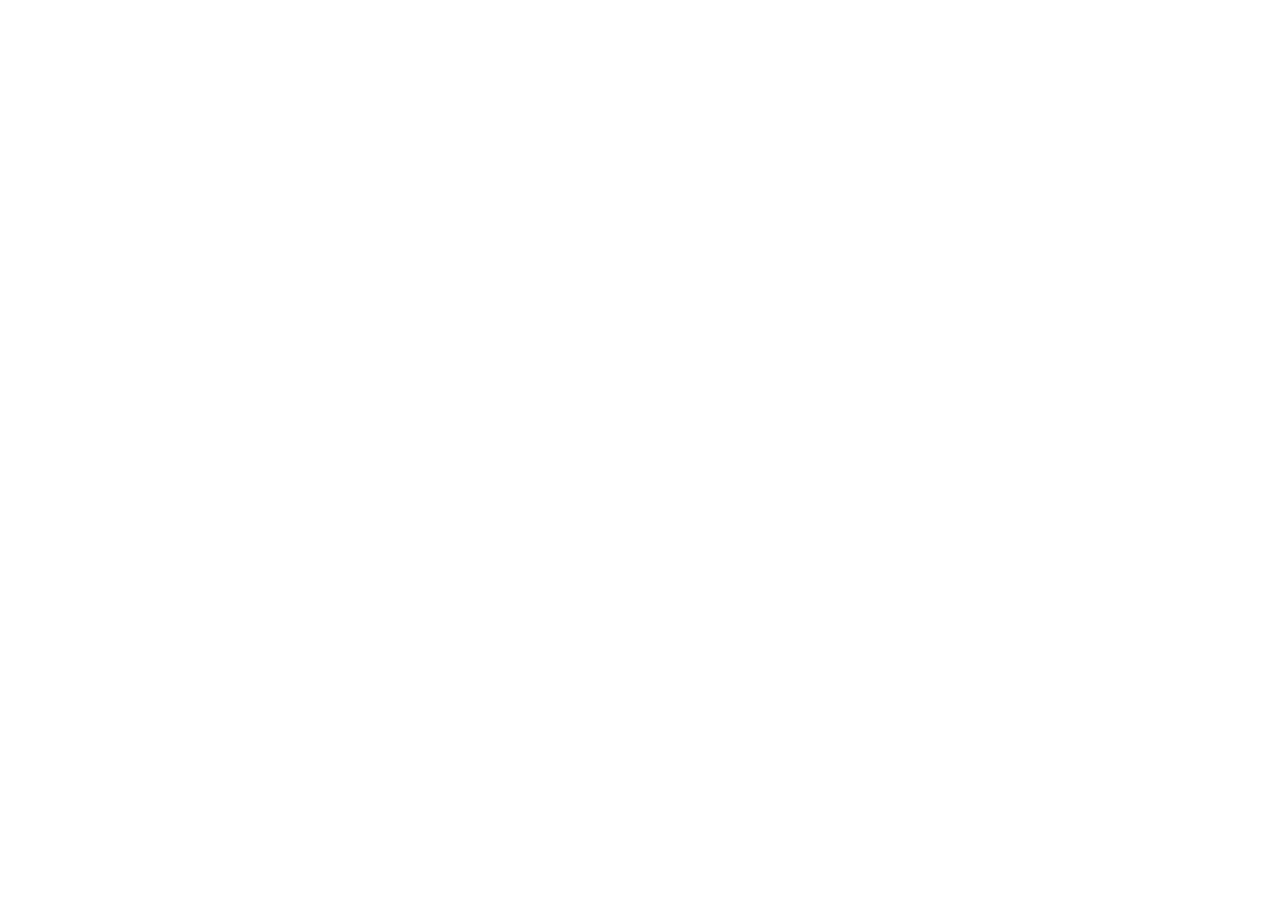
==== index.html @ c8873711 "Auto-generated commit [ci skip]" ====
<!DOCTYPE html><html lang="en"><head>
  <meta charset="utf-8">
  <title>Codeblocks</title>
  <base href="/itskiranb.github.io/">
  <meta name="viewport" content="width=device-width, initial-scale=1">
  <link rel="icon" type="image/x-icon" href="favicon.ico">
<link rel="stylesheet" href="styles.ef46db3751d8e999.css"></head>
<body>
  <app-root></app-root>
<script src="runtime.45dab484693455bb.js" type="module"></script><script src="polyfills.9bfa439a45d1b5a0.js" type="module"></script><script src="main.1b217fdeeef340d8.js" type="module"></script>

</body></html>
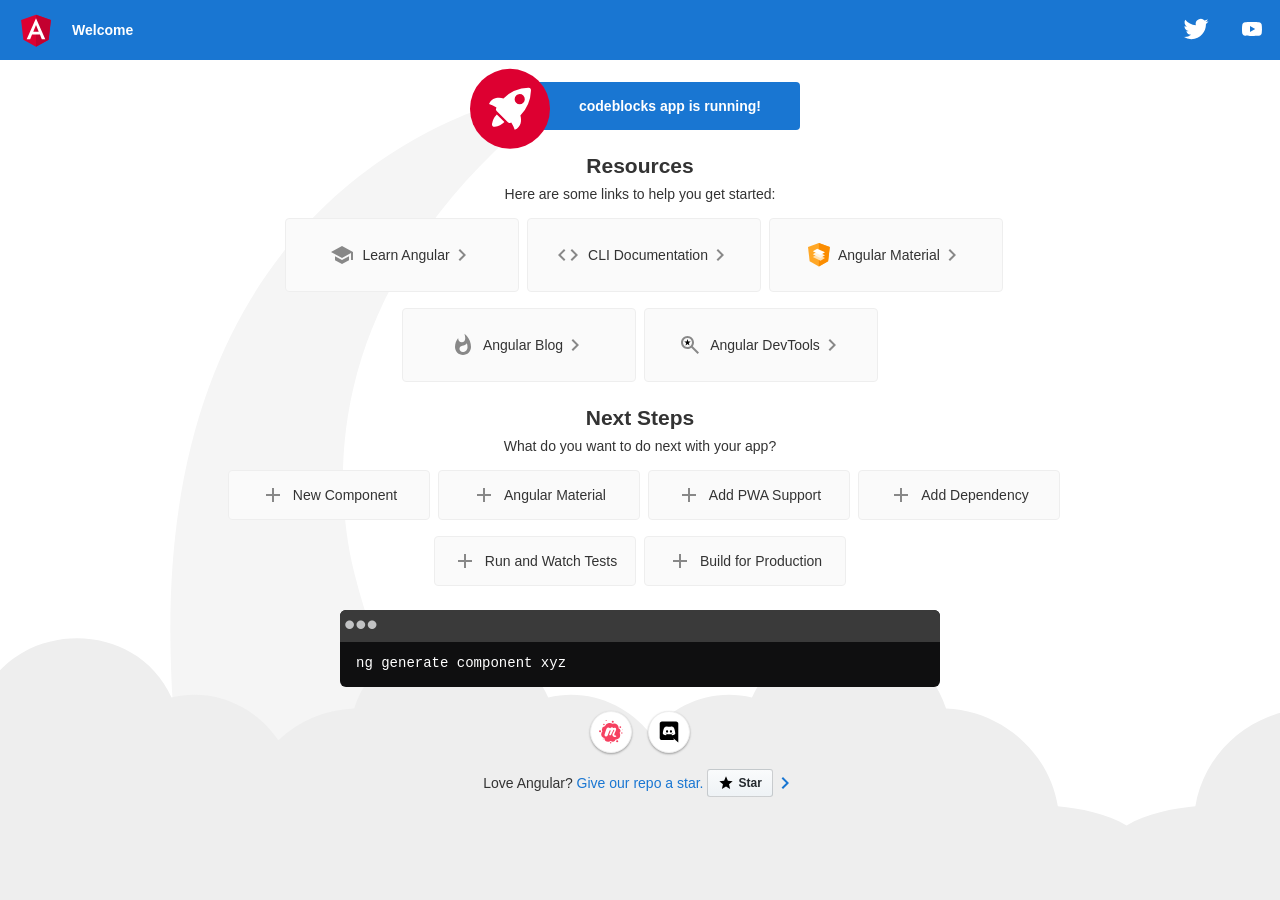
==== commit daf562d4: "Auto-generated commit [ci skip]" ====
--- a/index.html
+++ b/index.html
@@ -1,7 +1,7 @@
 <!DOCTYPE html><html lang="en"><head>
   <meta charset="utf-8">
   <title>Codeblocks</title>
-  <base href="/itskiranb.github.io/">
+  <base href="codeblocks">
   <meta name="viewport" content="width=device-width, initial-scale=1">
   <link rel="icon" type="image/x-icon" href="favicon.ico">
 <link rel="stylesheet" href="styles.ef46db3751d8e999.css"></head>
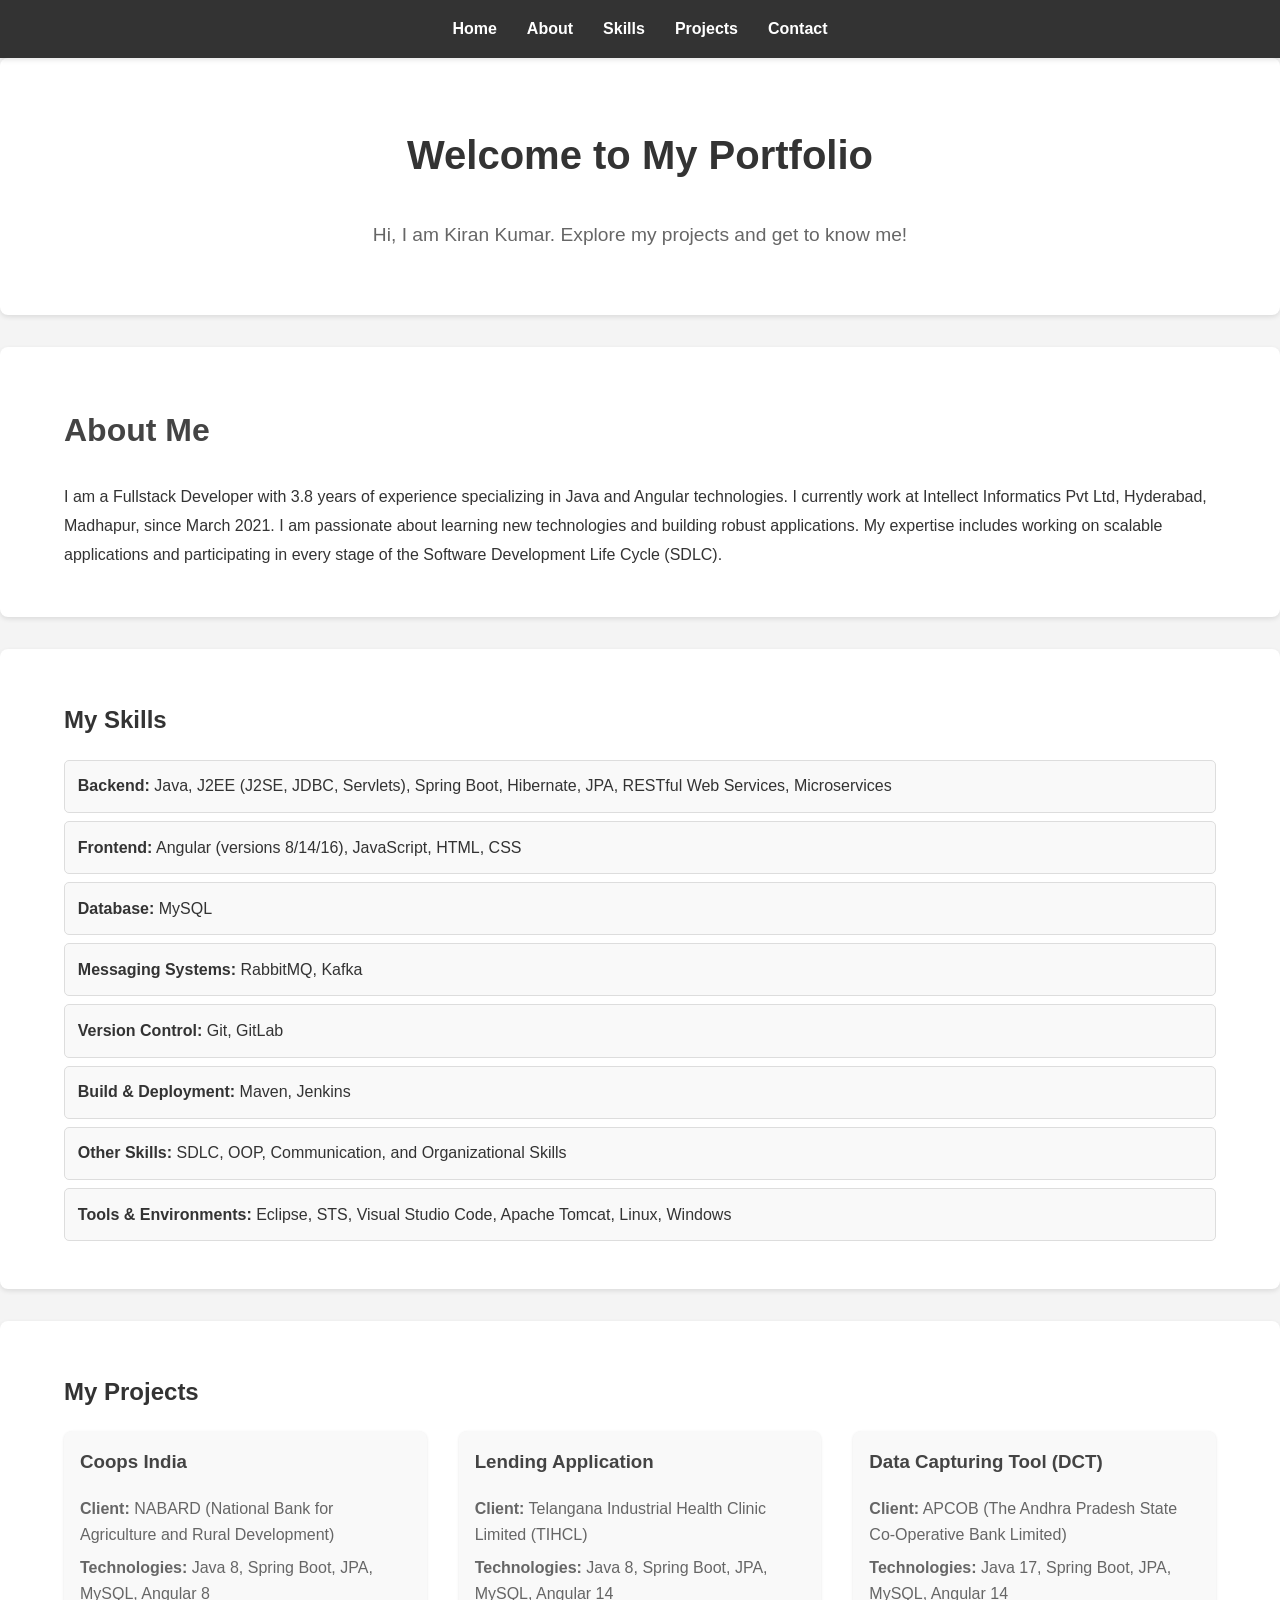
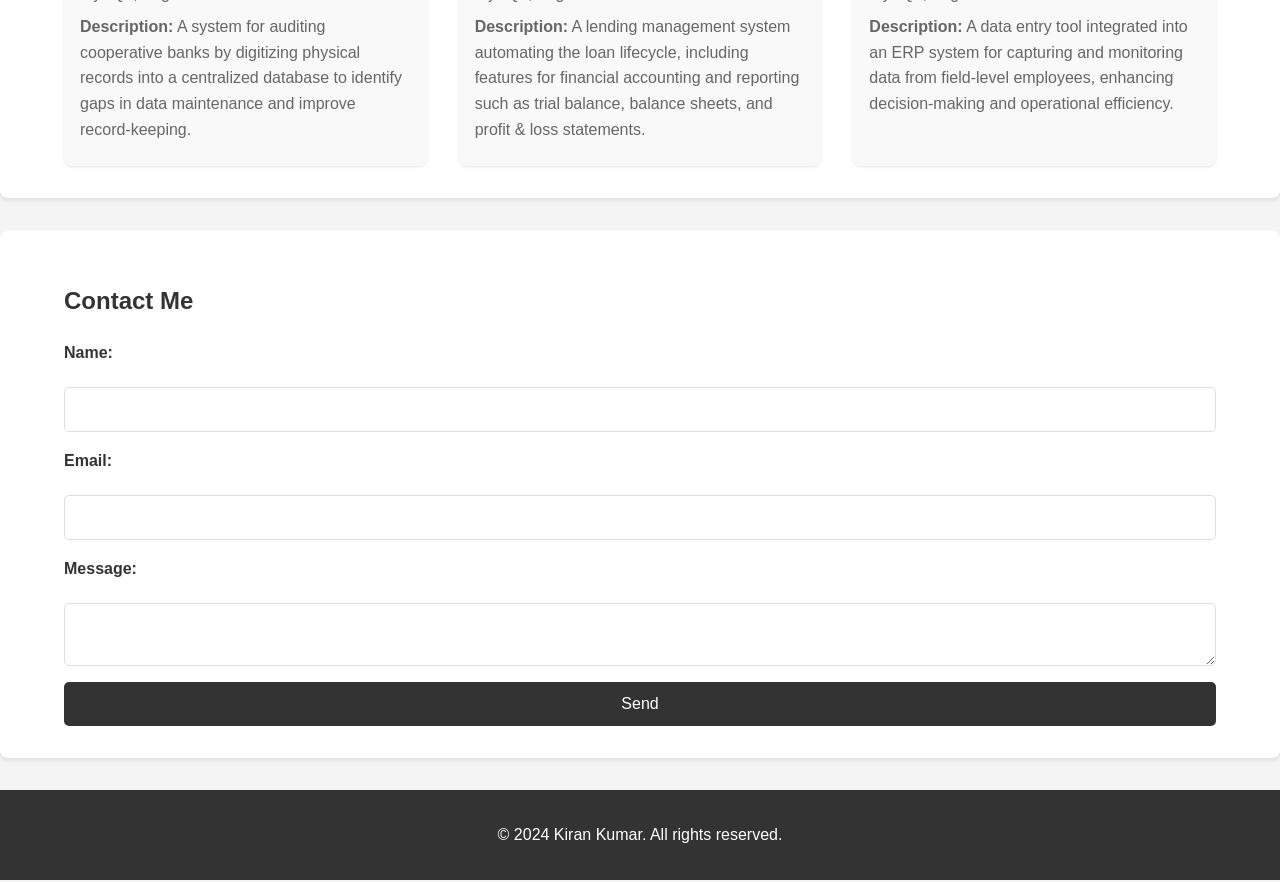
==== commit ec75f7c6: "portfolio" ====
--- a/index.html
+++ b/index.html
@@ -1,12 +1,92 @@
-<!DOCTYPE html><html lang="en"><head>
-  <meta charset="utf-8">
-  <title>Codeblocks</title>
-  <base href="codeblocks">
-  <meta name="viewport" content="width=device-width, initial-scale=1">
-  <link rel="icon" type="image/x-icon" href="favicon.ico">
-<link rel="stylesheet" href="styles.ef46db3751d8e999.css"></head>
+<!DOCTYPE html>
+<html lang="en">
+<head>
+    <meta charset="UTF-8">
+    <meta name="viewport" content="width=device-width, initial-scale=1.0">
+    <title>My Portfolio</title>
+    <link rel="stylesheet" href="styles.css">
+</head>
 <body>
-  <app-root></app-root>
-<script src="runtime.45dab484693455bb.js" type="module"></script><script src="polyfills.9bfa439a45d1b5a0.js" type="module"></script><script src="main.1b217fdeeef340d8.js" type="module"></script>
+    <header>
+        <nav>
+            <ul>
+                <li><a href="#home">Home</a></li>
+                <li><a href="#about">About</a></li>
+                <li><a href="#skills">Skills</a></li>
+                <li><a href="#projects">Projects</a></li>
+                <li><a href="#contact">Contact</a></li>
+            </ul>
+        </nav>
+    </header>
 
-</body></html>+    <section id="home">
+        <div class="intro">
+            <h1>Welcome to My Portfolio</h1>
+            <p>Hi, I am Kiran Kumar. Explore my projects and get to know me!</p>
+        </div>
+    </section>
+
+    <section id="about">
+        <h2>About Me</h2>
+        <p>I am a Fullstack Developer with 3.8 years of experience specializing in Java and Angular technologies. I currently work at Intellect Informatics Pvt Ltd, Hyderabad, Madhapur, since March 2021. I am passionate about learning new technologies and building robust applications. My expertise includes working on scalable applications and participating in every stage of the Software Development Life Cycle (SDLC).</p>
+    </section>
+
+    <section id="skills">
+        <h2>My Skills</h2>
+        <ul>
+            <li><strong>Backend:</strong> Java, J2EE (J2SE, JDBC, Servlets), Spring Boot, Hibernate, JPA, RESTful Web Services, Microservices</li>
+            <li><strong>Frontend:</strong> Angular (versions 8/14/16), JavaScript, HTML, CSS</li>
+            <li><strong>Database:</strong> MySQL</li>
+            <li><strong>Messaging Systems:</strong> RabbitMQ, Kafka</li>
+            <li><strong>Version Control:</strong> Git, GitLab</li>
+            <li><strong>Build & Deployment:</strong> Maven, Jenkins</li>
+            <li><strong>Other Skills:</strong> SDLC, OOP, Communication, and Organizational Skills</li>
+            <li><strong>Tools & Environments:</strong> Eclipse, STS, Visual Studio Code, Apache Tomcat, Linux, Windows</li>
+        </ul>
+    </section>
+
+    <section id="projects">
+        <h2>My Projects</h2>
+        <div class="project-list">
+            <div class="project-item">
+                <h3>Coops India</h3>
+                <p><strong>Client:</strong> NABARD (National Bank for Agriculture and Rural Development)</p>
+                <p><strong>Technologies:</strong> Java 8, Spring Boot, JPA, MySQL, Angular 8</p>
+                <p><strong>Description:</strong> A system for auditing cooperative banks by digitizing physical records into a centralized database to identify gaps in data maintenance and improve record-keeping.</p>
+            </div>
+            <div class="project-item">
+                <h3>Lending Application</h3>
+                <p><strong>Client:</strong> Telangana Industrial Health Clinic Limited (TIHCL)</p>
+                <p><strong>Technologies:</strong> Java 8, Spring Boot, JPA, MySQL, Angular 14</p>
+                <p><strong>Description:</strong> A lending management system automating the loan lifecycle, including features for financial accounting and reporting such as trial balance, balance sheets, and profit & loss statements.</p>
+            </div>
+            <div class="project-item">
+                <h3>Data Capturing Tool (DCT)</h3>
+                <p><strong>Client:</strong> APCOB (The Andhra Pradesh State Co-Operative Bank Limited)</p>
+                <p><strong>Technologies:</strong> Java 17, Spring Boot, JPA, MySQL, Angular 14</p>
+                <p><strong>Description:</strong> A data entry tool integrated into an ERP system for capturing and monitoring data from field-level employees, enhancing decision-making and operational efficiency.</p>
+            </div>
+        </div>
+    </section>
+
+    <section id="contact">
+        <h2>Contact Me</h2>
+        <form action="#" method="post">
+            <label for="name">Name:</label>
+            <input type="text" id="name" name="name" required>
+
+            <label for="email">Email:</label>
+            <input type="email" id="email" name="email" required>
+
+            <label for="message">Message:</label>
+            <textarea id="message" name="message" required></textarea>
+
+            <button type="submit">Send</button>
+        </form>
+    </section>
+
+    <footer>
+        <p>&copy; 2024 Kiran Kumar. All rights reserved.</p>
+    </footer>
+</body>
+</html>
--- a/styles.css
+++ b/styles.css
@@ -0,0 +1,161 @@
+/* General Styles */
+body {
+    font-family: 'Arial', sans-serif;
+    margin: 0;
+    padding: 0;
+    line-height: 1.6;
+    background-color: #f4f4f4;
+    color: #333;
+}
+
+header {
+    background: #333;
+    color: #fff;
+    padding: 1rem 0;
+    position: sticky;
+    top: 0;
+    z-index: 1000;
+    box-shadow: 0 2px 5px rgba(0, 0, 0, 0.1);
+}
+
+header nav ul {
+    list-style: none;
+    display: flex;
+    justify-content: center;
+    margin: 0;
+    padding: 0;
+}
+
+header nav ul li {
+    margin: 0 15px;
+}
+
+header nav ul li a {
+    color: #fff;
+    text-decoration: none;
+    font-weight: bold;
+    transition: color 0.3s;
+}
+
+header nav ul li a:hover {
+    color: #ffa500;
+}
+
+section {
+    padding: 2rem 5%;
+    max-width: 1200px;
+    margin: auto;
+    background: #fff;
+    margin-bottom: 2rem;
+    border-radius: 8px;
+    box-shadow: 0 2px 5px rgba(0, 0, 0, 0.1);
+}
+
+.intro {
+    text-align: center;
+    margin: 2rem 0;
+}
+
+.intro h1 {
+    font-size: 2.5rem;
+    color: #333;
+}
+
+.intro p {
+    font-size: 1.2rem;
+    color: #666;
+}
+
+/* About Section */
+#about h2 {
+    font-size: 2rem;
+    color: #444;
+}
+
+#about p {
+    line-height: 1.8;
+    margin-top: 1rem;
+}
+
+/* Skills Section */
+#skills ul {
+    list-style: none;
+    padding: 0;
+}
+
+#skills ul li {
+    background: #f9f9f9;
+    margin: 0.5rem 0;
+    padding: 0.8rem;
+    border: 1px solid #ddd;
+    border-radius: 5px;
+    font-size: 1rem;
+}
+
+/* Projects Section */
+.project-list {
+    display: grid;
+    grid-template-columns: repeat(auto-fit, minmax(300px, 1fr));
+    gap: 2rem;
+}
+
+.project-item {
+    background: #f9f9f9;
+    padding: 1rem;
+    border-radius: 8px;
+    box-shadow: 0 1px 3px rgba(0, 0, 0, 0.1);
+}
+
+.project-item h3 {
+    margin-top: 0;
+    color: #444;
+}
+
+.project-item p {
+    margin: 0.5rem 0;
+    color: #666;
+}
+
+/* Contact Section */
+form {
+    display: flex;
+    flex-direction: column;
+    gap: 1rem;
+    margin-top: 1rem;
+}
+
+form label {
+    font-weight: bold;
+    margin-bottom: 0.3rem;
+}
+
+form input, form textarea {
+    padding: 0.8rem;
+    border: 1px solid #ddd;
+    border-radius: 5px;
+    font-size: 1rem;
+}
+
+form button {
+    padding: 0.8rem;
+    border: none;
+    background: #333;
+    color: #fff;
+    font-size: 1rem;
+    cursor: pointer;
+    border-radius: 5px;
+    transition: background 0.3s;
+}
+
+form button:hover {
+    background: #ffa500;
+}
+
+/* Footer */
+footer {
+    text-align: center;
+    background: #333;
+    color: #fff;
+    padding: 1rem 0;
+    margin-top: 2rem;
+}
